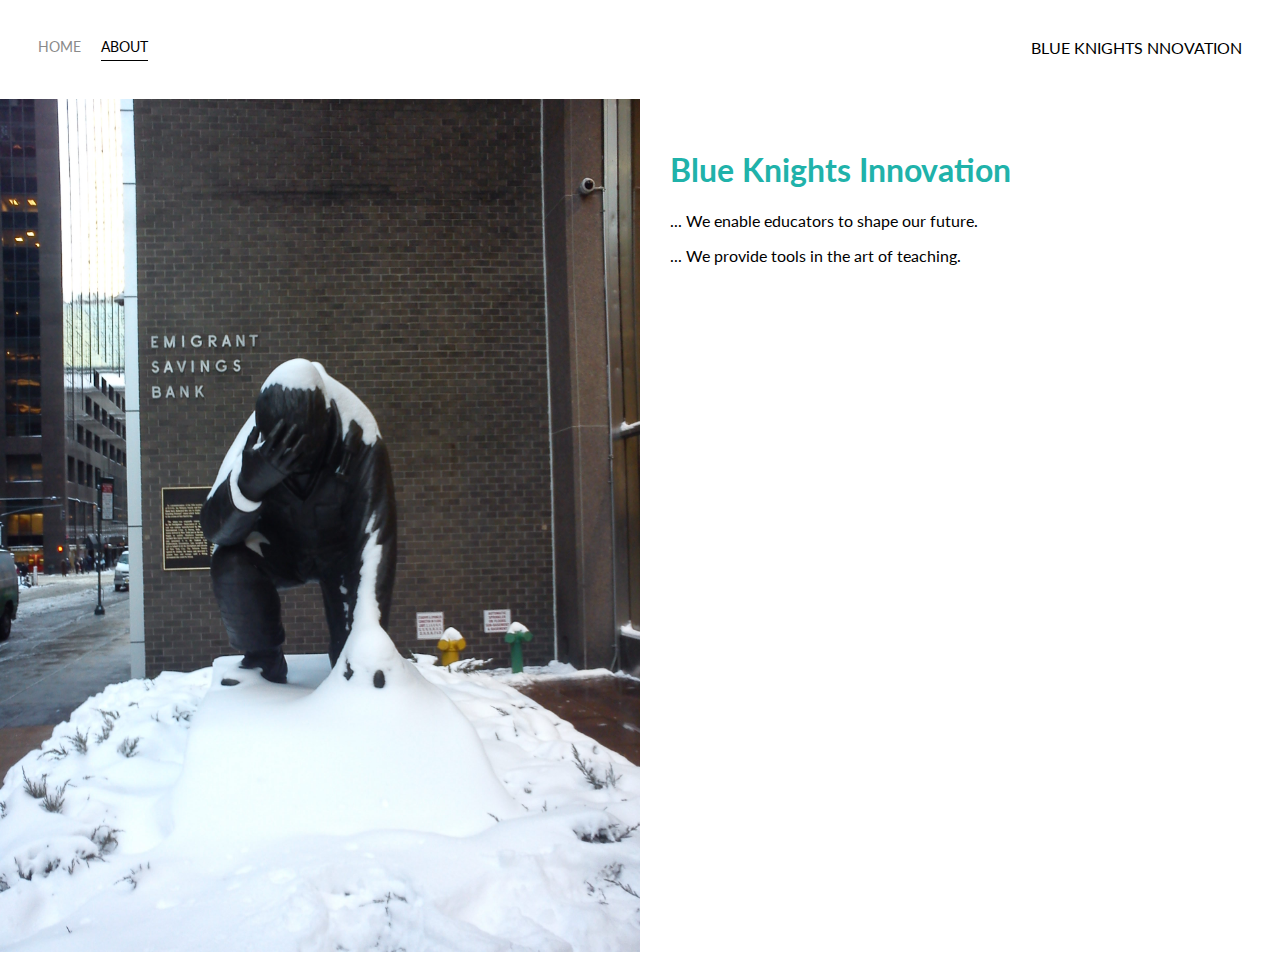
==== about.html @ b1b490ac "Add files via upload" ====
<!DOCTYPE html>
<html lang='en'>

<head>
  <meta charset='UTF-8'>
  <title>Portfolio Homepage</title>
  <link href="https://fonts.googleapis.com/css?family=Lato" rel="stylesheet">
  <link rel="stylesheet" href="styles.css">
</head>

<body>
  <div class="container">
    <div class="nav-wrapper">
      <div class="left-side">
        <div class="nav-link-wrapper">
          <a href="index.html">Home</a>
        </div>

        <div class="nav-link-wrapper active-nav-link">
          <a href="about.html">About</a>
        </div>
      </div>

      <div class="right-side">
        <div class="brand">
          BLUE KNIGHTS NNOVATION
        </div>
      </div>
    </div>

    <div class="content-wrapper">
      <div class="two-column-wrapper">
        <div class="profile-image-wrapper">
          <img src="images/Kneeling.jpg" alt="">
        </div>

        <div class="profile-content-wrapper">
          <h1>Blue Knights Innovation</h1>
          <p>... We enable educators to shape our future.
          </p>

          <p>... We provide tools in the art of teaching.</p>
        </div>
      </div>
    </div>
  </div>

</body>

</html>
---- styles.css ----
body {
    font-family: "Lato", sans-serif;
    margin: 0px;
  }
  
  .container {
    display: grid;
    grid-template-columns: 1fr;
  }
  
  .nav-wrapper {
    display: flex;
    justify-content: space-between;
    padding: 38px;
  }
  
  .left-side {
    display: flex;
  }
  
  .nav-wrapper > .left-side > div {
    margin-right: 20px;
    text-transform: uppercase;
    font-size: 0.9rem;
  }
  
  .nav-link-wrapper {
    height: 22px;
    border-bottom: 1px solid transparent;
    transition: border-bottom 0.5s;
  }
  
  .active-nav-link {
    border-bottom: 1px solid black;
  }
  
  .active-nav-link a {
    color: black !important;
  }
  
  .nav-link-wrapper a {
    color: #8a8a8a;
    text-decoration: none;
    transition: color 0.5s;
  }
  
  .nav-link-wrapper:hover {
    border-bottom: 1px solid black;
  }
  
  .nav-link-wrapper a:hover {
    color: black;
  }
  
  .portfolio-items-wrapper {
    display: grid;
    grid-template-columns: 1fr 1fr 1fr;
  }
  
  .portfolio-item-wrapper {
    position: relative;
  }
  
  .portfolio-img-background {
    background-size: cover;
    background-position: center;
    background-repeat: no-repeat;
    height: 350px;
    width: 100%;
  }
  
  .img-text-wrapper {
    position: absolute;
    top: 0;
    display: flex;
    flex-direction: column;
    justify-content: center;
    align-items: center;
    height: 100%;
    text-align: center;
    padding-left: 100px;
    padding-right: 100px;
  }
  
  .img-text-wrapper .subtitle {
    transition: 1s;
    color: transparent;
  }
  
  .image-blur {
    transition: 1s;
    filter: brightness(10%);
  }
  
  .img-text-wrapper:hover .subtitle {
    color: yellow;
    font-weight: 600;
  }
  
  .logo-wrapper img {
    width: 50%;
    margin-bottom: 20px;
  }
  
  .two-column-wrapper {
    display: grid;
    grid-template-columns: 1fr 1fr;
  }
  
  .profile-image-wrapper img {
    width: 100%;
  }
  
  .profile-content-wrapper {
    padding: 30px;
  }
  
  .profile-content-wrapper h1 {
    color: lightseagreen;
  }
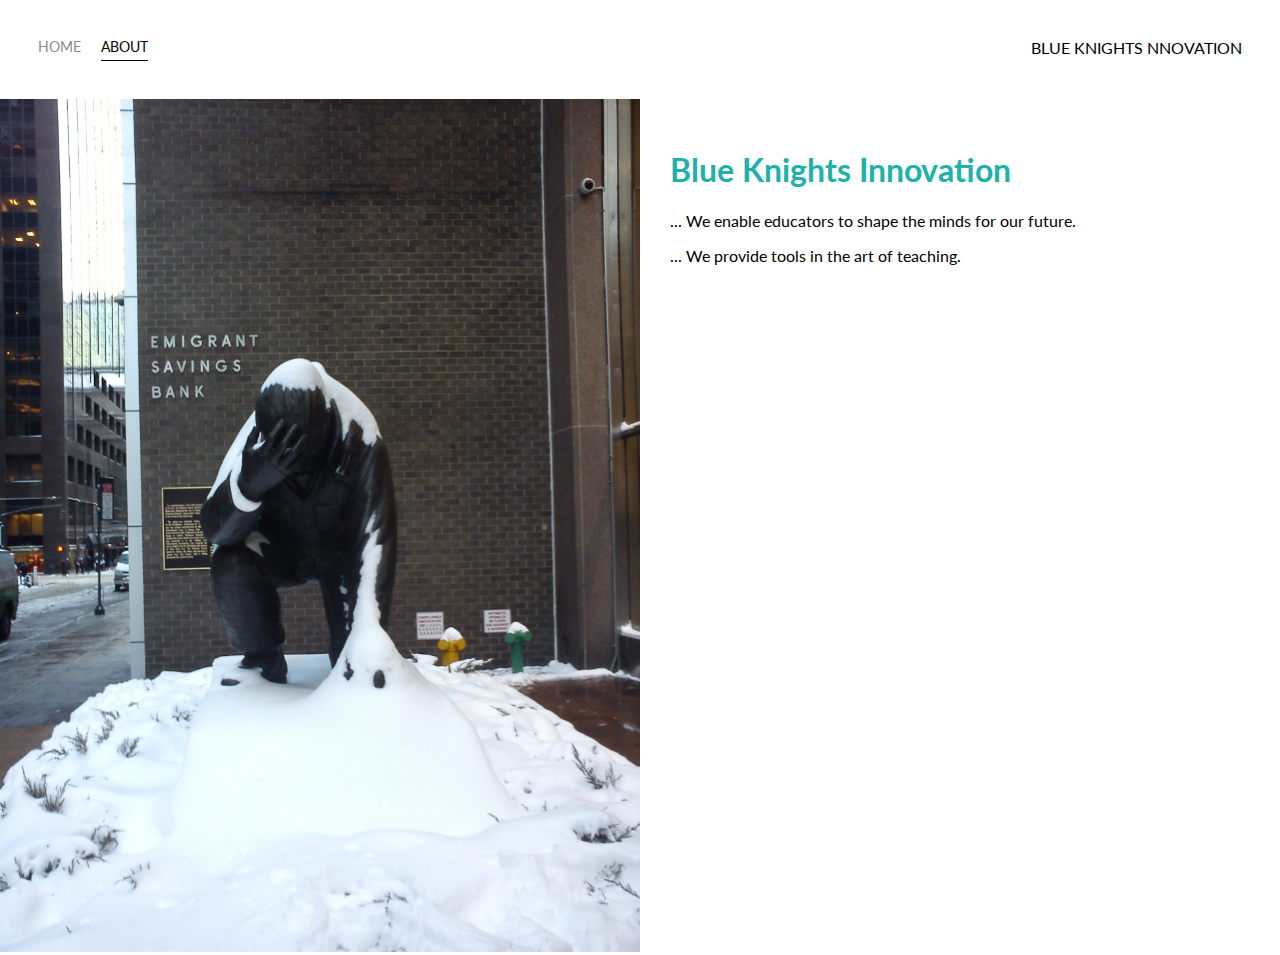
==== commit 3122895e: "Update about.html" ====
--- a/about.html
+++ b/about.html
@@ -36,7 +36,7 @@
 
         <div class="profile-content-wrapper">
           <h1>Blue Knights Innovation</h1>
-          <p>... We enable educators to shape our future.
+          <p>... We enable educators to shape the minds for our future.
           </p>
 
           <p>... We provide tools in the art of teaching.</p>
@@ -47,4 +47,4 @@
 
 </body>
 
-</html>+</html>
